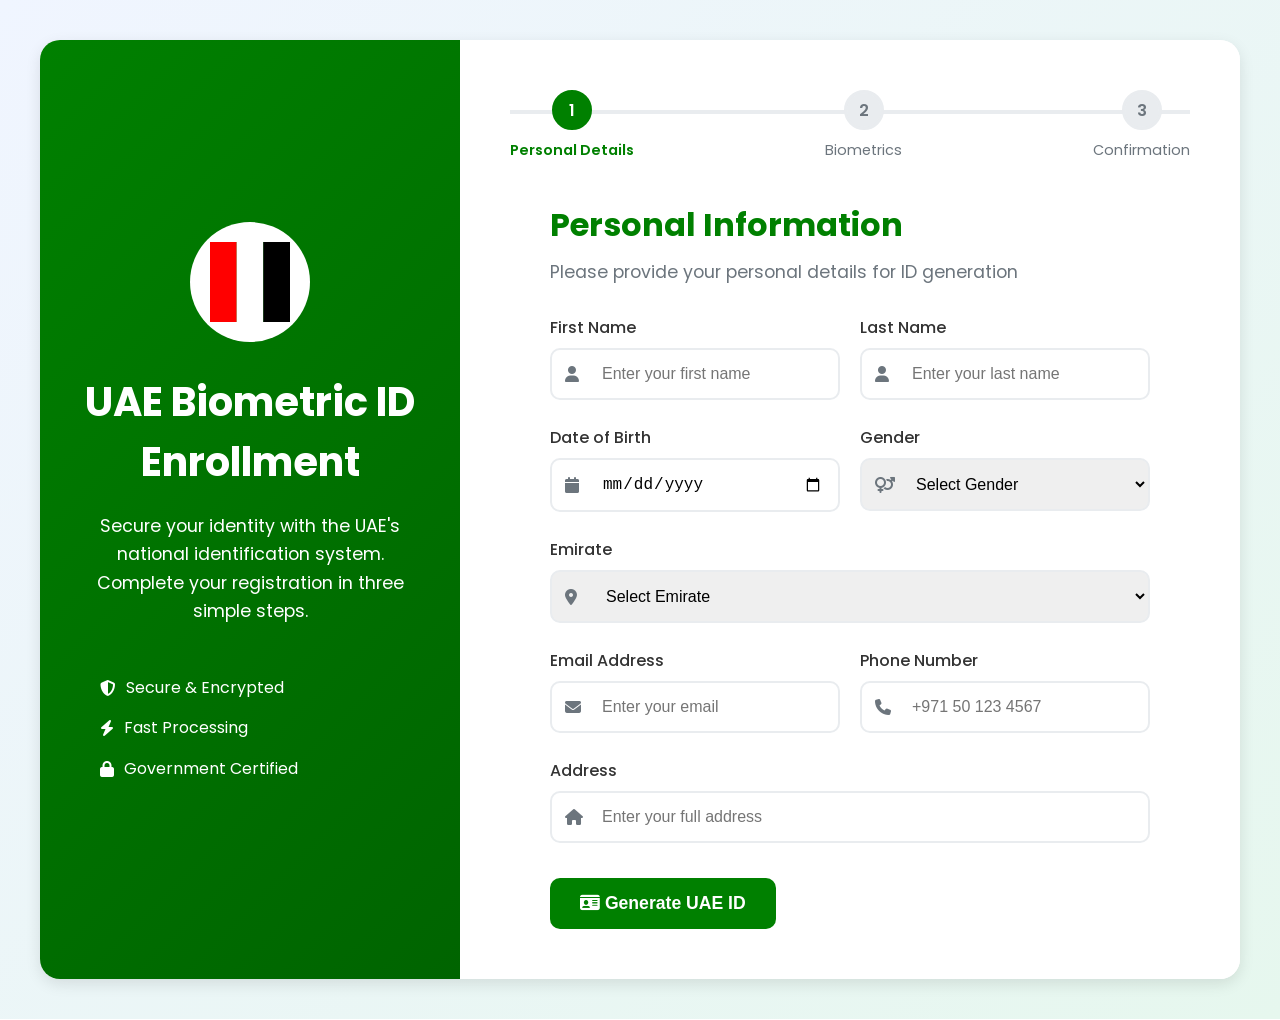
==== home.html @ 1de46fdd "Add files via upload" ====
<!DOCTYPE html>
<html lang="en">
<head>
    <meta charset="UTF-8">
    <meta name="viewport" content="width=device-width, initial-scale=1.0">
    <title>UAE National ID Enrollment System</title>
    <link rel="stylesheet" href="https://cdnjs.cloudflare.com/ajax/libs/font-awesome/6.4.0/css/all.min.css">
    <link rel="preconnect" href="https://fonts.googleapis.com">
    <link rel="preconnect" href="https://fonts.gstatic.com" crossorigin>
    <link href="https://fonts.googleapis.com/css2?family=Noto+Sans+Arabic:wght@300;400;500;600;700&family=Poppins:wght@300;400;500;600;700&display=swap" rel="stylesheet">
    <style>
        * {
            margin: 0;
            padding: 0;
            box-sizing: border-box;
        }

        :root {
            --primary: #008000;
            --primary-dark: #006400;
            --secondary: #FF0000;
            --accent: #FFD700;
            --dark: #333333;
            --light: #f8f9fa;
            --gray: #6c757d;
            --white: #ffffff;
            --shadow: 0 5px 15px rgba(0, 0, 0, 0.1);
        }

        body {
            font-family: 'Poppins', 'Noto Sans Arabic', sans-serif;
            background: linear-gradient(135deg, #f0f5ff 0%, #e6f7ee 100%);
            min-height: 100vh;
            /* display: flex;
            justify-content: center;
            align-items: center; */
            padding: 40px 20px;
            color: var(--dark);
            direction: ltr;
        }

        .container {
            display: flex;
            max-width: 1200px;
            width: 100%;
            box-shadow: var(--shadow);
            border-radius: 20px;
            overflow: hidden;
            background-color: var(--white);
            /* height: 90vh; */
            margin: 0 auto;
            min-height: 600px;
            position: relative;
        }

        .brand-section {
            flex: 1;
            background: linear-gradient(135deg, var(--primary) 0%, var(--primary-dark) 100%);
            color: var(--white);
            padding: 40px;
            display: flex;
            flex-direction: column;
            justify-content: center;
            align-items: center;
            text-align: center;
        }

        .brand-section h1 {
            font-size: 2.5rem;
            margin-bottom: 20px;
            font-weight: 700;
        }

        .brand-section p {
            font-size: 1.1rem;
            line-height: 1.6;
            margin-bottom: 30px;
            max-width: 400px;
        }

        .brand-logo {
            width: 120px;
            height: 120px;
            background-color: var(--white);
            border-radius: 50%;
            display: flex;
            justify-content: center;
            align-items: center;
            margin-bottom: 30px;
        }

        .brand-logo img {
            width: 80px;
            height: 80px;
        }

        .features {
            margin-top: 20px;
            text-align: left;
            width: 100%;
            max-width: 300px;
            position: relative;
            z-index: 2;
        }

        .features p {
            display: flex;
            align-items: center;
            gap: 10px;
            margin-bottom: 15px;
            font-size: 1rem;
        }

        .form-section {
            flex: 2;
            padding: 50px;
            background-color: var(--white);
            /* overflow-y: auto;    */
        }

        .progress-bar {
            display: flex;
            justify-content: space-between;
            margin-bottom: 40px;
            position: relative;
        }

        .progress-bar::before {
            content: '';
            position: absolute;
            top: 20px;
            left: 0;
            width: 100%;
            height: 4px;
            background-color: #e9ecef;
            z-index: 1;
        }

        .progress-step {
            display: flex;
            flex-direction: column;
            align-items: center;
            z-index: 2;
        }

        .step-number {
            width: 40px;
            height: 40px;
            border-radius: 50%;
            background-color: #e9ecef;
            display: flex;
            justify-content: center;
            align-items: center;
            font-weight: 600;
            margin-bottom: 10px;
            color: var(--gray);
            border: 3px solid #e9ecef;
            transition: all 0.3s;
        }

        .step-label {
            font-size: 0.9rem;
            color: var(--gray);
            transition: all 0.3s;
        }

        .progress-step.active .step-number {
            background-color: var(--primary);
            color: var(--white);
            border-color: var(--primary);
        }

        .progress-step.active .step-label {
            color: var(--primary);
            font-weight: 600;
        }

        .form-container {
            max-width: 600px;
            margin: 0 auto;
        }

        .form-title {
            font-size: 2rem;
            color: var(--primary);
            margin-bottom: 10px;
            font-weight: 700;
        }

        .form-subtitle {
            font-size: 1.1rem;
            color: var(--gray);
            margin-bottom: 30px;
        }

        .form-group {
            margin-bottom: 25px;
        }

        label {
            display: block;
            margin-bottom: 8px;
            font-weight: 500;
            color: var(--dark);
        }

        .input-with-icon {
            position: relative;
        }

        .input-icon {
            position: absolute;
            left: 15px;
            top: 50%;
            transform: translateY(-50%);
            color: var(--gray);
        }

        input, select {
            width: 100%;
            padding: 15px 15px 15px 50px;
            border: 2px solid #e9ecef;
            border-radius: 10px;
            font-size: 1rem;
            transition: all 0.3s;
        }

        input:focus, select:focus {
            outline: none;
            border-color: var(--primary);
            box-shadow: 0 0 0 3px rgba(0, 128, 0, 0.2);
        }

        .form-row {
            display: flex;
            gap: 20px;
        }

        .form-col {
            flex: 1;
        }

        .btn {
            display: inline-block;
            padding: 15px 30px;
            background-color: var(--primary);
            color: var(--white);
            border: none;
            border-radius: 10px;
            font-size: 1.1rem;
            font-weight: 600;
            cursor: pointer;
            transition: all 0.3s;
            text-align: center;
            margin-top: 10px;
        }

        .btn:hover {
            background-color: var(--primary-dark);
            transform: translateY(-2px);
            box-shadow: 0 5px 15px rgba(0, 100, 0, 0.2);
        }

        .btn-outline {
            background-color: transparent;
            border: 2px solid var(--primary);
            color: var(--primary);
        }

        .btn-outline:hover {
            background-color: rgba(0, 128, 0, 0.1);
        }

        .id-display {
            background-color: #e6f7ee;
            border: 2px dashed var(--primary);
            border-radius: 10px;
            padding: 20px;
            text-align: center;
            margin: 30px 0;
        }

        .id-label {
            font-size: 1rem;
            color: var(--gray);
            margin-bottom: 10px;
        }

        .id-number {
            font-size: 2.2rem;
            font-weight: 700;
            letter-spacing: 3px;
            color: var(--primary);
        }

        .hand-capture-container {
            display: flex;
            justify-content: space-around;
            margin: 40px 0;
            flex-wrap: wrap;
            gap: 30px;
        }

        .hand-box {
            text-align: center;
            position: relative;
            flex: 1;
            min-width: 250px;
        }

        .hand-placeholder {
            width: 100%;
            height: 250px;
            background-color: #f8f9fa;
            border: 3px dashed #dee2e6;
            border-radius: 15px;
            display: flex;
            justify-content: center;
            align-items: center;
            cursor: pointer;
            transition: all 0.3s;
            overflow: hidden;
        }

        .hand-placeholder:hover {
            border-color: var(--primary);
            background-color: #e6f7ee;
        }

        .hand-placeholder i {
            font-size: 5rem;
            color: #ced4da;
            transition: all 0.3s;
        }

        .hand-label {
            margin-top: 15px;
            font-weight: 600;
            color: var(--dark);
        }

        .captured {
            border-color: var(--primary);
            background-color: rgba(0, 128, 0, 0.05);
        }

        .captured i {
            color: var(--primary);
        }

        .hand-preview {
            width: 100%;
            height: 100%;
            object-fit: cover;
            display: none;
        }

        .button-group {
            display: flex;
            justify-content: space-between;
            margin-top: 30px;
            gap: 20px;
        }

        .success-message {
            text-align: center;
            padding: 40px;
        }

        .success-icon {
            font-size: 5rem;
            color: var(--primary);
            margin-bottom: 20px;
        }

        .success-title {
            font-size: 2.5rem;
            color: var(--primary);
            margin-bottom: 20px;
        }

        .success-text {
            font-size: 1.2rem;
            color: var(--gray);
            margin-bottom: 30px;
            line-height: 1.6;
        }

        .hidden {
            display: none;
        }

        .camera-overlay {
            position: fixed;
            top: 0;
            left: 0;
            width: 100%;
            height: 100%;
            background: rgba(0, 0, 0, 0.9);
            display: none;
            flex-direction: column;
            justify-content: center;
            align-items: center;
            z-index: 1000;
        }
        .camera-overlay:not(.hidden) {
            display: flex;
        }
        .camera-container {
            width: 90%;
            max-width: 600px;
            position: relative;
        }

        #camera-preview {
            width: 100%;
            border-radius: 10px;
            border: 2px solid var(--white);
        }

        .camera-controls {
            margin-top: 20px;
            display: flex;
            gap: 15px;
        }

        .capture-btn {
            width: 70px;
            height: 70px;
            border-radius: 50%;
            background: var(--white);
            border: 5px solid var(--primary);
            display: flex;
            justify-content: center;
            align-items: center;
            cursor: pointer;
        }

        .capture-btn i {
            font-size: 2rem;
            color: var(--primary);
        }

        .close-camera {
            position: absolute;
            top: 20px;
            right: 20px;
            color: var(--white);
            font-size: 2rem;
            cursor: pointer;
        }
        .recapture-btn {
            display: none;
            margin-top: 10px;
            background-color: #f44336;
            color: white;
            border: none;
            padding: 8px 15px;
            border-radius: 5px;
            cursor: pointer;
        }
        
        .hand-box.captured .recapture-btn {
            display: inline-block;
        }
        
        .hand-box.captured .capture-btn {
            display: none;
        }

        .hand-instruction {
            color: var(--white);
            margin-bottom: 20px;
            font-size: 1.2rem;
            text-align: center;
            padding: 0 20px;
        }

        @media (max-width: 992px) {
            .container {
                flex-direction: column;
                /* height: auto; */
            }
            
            .brand-section {
                padding: 30px;
            }
            
            .form-section {
                padding: 30px;
            }
        }

        @media (max-width: 768px) {
            .form-row {
                flex-direction: column;
                gap: 0;
            }
            
            .button-group {
                flex-direction: column;
            }
            
            .btn {
                width: 100%;
            }
            
            .hand-capture-container {
                flex-direction: column;
            }
        }
    </style>
</head>
<body>
    <div class="container">
        <div class="brand-section">
            <div class="brand-logo">
                <!-- UAE Flag Colors -->
                <svg width="80" height="80" viewBox="0 0 80 80">
                    <rect width="80" height="80" fill="#008000"/>
                    <rect x="0" y="0" width="26.67" height="80" fill="#FF0000"/>
                    <rect x="26.67" y="0" width="26.67" height="80" fill="#FFFFFF"/>
                    <rect x="53.34" y="0" width="26.66" height="80" fill="#000000"/>
                </svg>
            </div>
            <h1>UAE Biometric ID Enrollment</h1>
            <p>Secure your identity with the UAE's national identification system. Complete your registration in three simple steps.</p>
            <div class="features">
                <p><i class="fas fa-shield-alt"></i> Secure & Encrypted</p>
                <p><i class="fas fa-bolt"></i> Fast Processing</p>
                <p><i class="fas fa-lock"></i> Government Certified</p>
            </div>
        </div>
        
        <div class="form-section">
            <div class="progress-bar">
                <div class="progress-step active" id="step1">
                    <div class="step-number">1</div>
                    <div class="step-label">Personal Details</div>
                </div>
                <div class="progress-step" id="step2">
                    <div class="step-number">2</div>
                    <div class="step-label">Biometrics</div>
                </div>
                <div class="progress-step" id="step3">
                    <div class="step-number">3</div>
                    <div class="step-label">Confirmation</div>
                </div>
            </div>
            
            <div class="form-container">
                <!-- Step 1: Personal Details -->
                <div id="personal-details">
                    <h2 class="form-title">Personal Information</h2>
                    <p class="form-subtitle">Please provide your personal details for ID generation</p>
                    
                    <form id="enrollment-form">
                        <div class="form-row">
                            <div class="form-col">
                                <div class="form-group">
                                    <label for="firstName">First Name</label>
                                    <div class="input-with-icon">
                                        <i class="fas fa-user input-icon"></i>
                                        <input type="text" id="firstName" placeholder="Enter your first name" required>
                                    </div>
                                </div>
                            </div>
                            <div class="form-col">
                                <div class="form-group">
                                    <label for="lastName">Last Name</label>
                                    <div class="input-with-icon">
                                        <i class="fas fa-user input-icon"></i>
                                        <input type="text" id="lastName" placeholder="Enter your last name" required>
                                    </div>
                                </div>
                            </div>
                        </div>
                        
                        <div class="form-row">
                            <div class="form-col">
                                <div class="form-group">
                                    <label for="dob">Date of Birth</label>
                                    <div class="input-with-icon">
                                        <i class="fas fa-calendar input-icon"></i>
                                        <input type="date" id="dob" required>
                                    </div>
                                </div>
                            </div>
                            <div class="form-col">
                                <div class="form-group">
                                    <label for="gender">Gender</label>
                                    <div class="input-with-icon">
                                        <i class="fas fa-venus-mars input-icon"></i>
                                        <select id="gender" required>
                                            <option value="">Select Gender</option>
                                            <option value="male">Male</option>
                                            <option value="female">Female</option>
                                        </select>
                                    </div>
                                </div>
                            </div>
                        </div>
                        
                        <div class="form-group">
                            <label for="emirates">Emirate</label>
                            <div class="input-with-icon">
                                <i class="fas fa-map-marker-alt input-icon"></i>
                                <select id="emirates" required>
                                    <option value="">Select Emirate</option>
                                    <option value="DXB">Dubai</option>
                                    <option value="AUH">Abu Dhabi</option>
                                    <option value="SHJ">Sharjah</option>
                                    <option value="AJM">Ajman</option>
                                    <option value="FUJ">Fujairah</option>
                                    <option value="RAK">Ras Al Khaimah</option>
                                    <option value="UAQ">Umm Al Quwain</option>
                                </select>
                            </div>
                        </div>
                        
                        <div class="form-row">
                            <div class="form-col">
                                <div class="form-group">
                                    <label for="email">Email Address</label>
                                    <div class="input-with-icon">
                                        <i class="fas fa-envelope input-icon"></i>
                                        <input type="email" id="email" placeholder="Enter your email" required>
                                    </div>
                                </div>
                            </div>
                            <div class="form-col">
                                <div class="form-group">
                                    <label for="phone">Phone Number</label>
                                    <div class="input-with-icon">
                                        <i class="fas fa-phone input-icon"></i>
                                        <input type="tel" id="phone" placeholder="+971 50 123 4567" required>
                                    </div>
                                </div>
                            </div>
                        </div>
                        
                        <div class="form-group">
                            <label for="address">Address</label>
                            <div class="input-with-icon">
                                <i class="fas fa-home input-icon"></i>
                                <input type="text" id="address" placeholder="Enter your full address" required>
                            </div>
                        </div>
                        
                        <button type="button" class="btn" id="generate-id-btn">
                            <i class="fas fa-id-card"></i> Generate UAE ID
                        </button>
                    </form>
                </div>
                
                <!-- Step 2: Biometrics -->
                <div id="biometrics" class="hidden">
                    <h2 class="form-title">Biometric Verification</h2>
                    <p class="form-subtitle">Your generated UAE ID: <strong id="display-id">784-2000-1985-1234</strong></p>
                    
                    <div class="id-display">
                        <div class="id-label">Your UAE National ID</div>
                        <div class="id-number" id="generated-id">784 2000 1985 1234</div>
                    </div>
                    
                    <p class="form-subtitle">Please capture clear images of both hands for biometric identification</p>
                    
                    <div class="hand-capture-container">
                        <div class="hand-box">
                            <div class="hand-placeholder" id="right-hand">
                                <i class="fas fa-hand-point-right"></i>
                                <img src="" alt="Right Hand Preview" class="hand-preview" id="right-preview">
                            </div>
                            <div class="hand-label">Left Hand</div>
                            <button class="btn btn-outline" id="capture-right">
                                <i class="fas fa-camera"></i> Capture
                            </button>
                            <button class="recapture-btn" id="recapture-right">
                                <i class="fas fa-redo"></i> Recapture
                            </button>
                        </div>
                        
                        <div class="hand-box">
                            <div class="hand-placeholder" id="left-hand">
                                <i class="fas fa-hand-point-left"></i>
                                <img src="" alt="Left Hand Preview" class="hand-preview" id="left-preview">
                            </div>
                            <div class="hand-label">Right Hand</div>
                            <button class="btn btn-outline" id="capture-left">
                                <i class="fas fa-camera"></i> Capture
                            </button>
                            <button class="recapture-btn" id="recapture-left">
                                <i class="fas fa-redo"></i> Recapture
                            </button>
                        </div>
                    </div>
                    
                    <div class="button-group">
                        <button class="btn btn-outline" id="back-to-details">
                            <i class="fas fa-arrow-left"></i> Back to Details
                        </button>
                        <button class="btn" id="submit-biometrics">
                            Submit Biometrics <i class="fas fa-arrow-right"></i>
                        </button>
                    </div>
                </div>
                
                <!-- Step 3: Confirmation -->
                <div id="confirmation" class="hidden">
                    <div class="success-message">
                        <div class="success-icon">
                            <i class="fas fa-check-circle"></i>
                        </div>
                        <h2 class="success-title">Enrollment Complete!</h2>
                        <p class="success-text">Your UAE National ID has been successfully generated and biometric data captured.</p>
                        
                        <div class="id-display">
                            <div class="id-label">Your UAE National ID</div>
                            <div class="id-number" id="final-id">784 2000 1985 1234</div>
                        </div>
                        
                        <p class="success-text">Your ID card will be delivered within 7-10 business days. You can track your application status using the ID number above.</p>
                        
                        <button class="btn" id="new-enrollment">
                            <i class="fas fa-user-plus"></i> Start New Enrollment
                        </button>
                    </div>
                </div>
            </div>
        </div>
    </div>
    
    <!-- Camera Overlay -->
    <div class="camera-overlay hidden" id="camera-overlay">
        <div class="hand-instruction" id="hand-instruction">
            Please position your right hand in the frame
        </div>
        <div class="camera-container">
            <video id="camera-preview" autoplay playsinline></video>
            <div class="close-camera" id="close-camera">
                <i class="fas fa-times"></i>
            </div>
        </div>
        <div class="camera-controls">
            <div class="capture-btn" id="capture-btn">
                <i class="fas fa-camera"></i>
            </div>
        </div>
    </div>
    
    <script>
        document.addEventListener('DOMContentLoaded', function() {
            // Elements
            const personalDetails = document.getElementById('personal-details');
            const biometrics = document.getElementById('biometrics');
            const confirmation = document.getElementById('confirmation');
            const generateIdBtn = document.getElementById('generate-id-btn');
            const backToDetailsBtn = document.getElementById('back-to-details');
            const submitBiometricsBtn = document.getElementById('submit-biometrics');
            const newEnrollmentBtn = document.getElementById('new-enrollment');
            const rightHand = document.getElementById('right-hand');
            const leftHand = document.getElementById('left-hand');
            const generatedId = document.getElementById('generated-id');
            const displayId = document.getElementById('display-id');
            const finalId = document.getElementById('final-id');
            const step1 = document.getElementById('step1');
            const step2 = document.getElementById('step2');
            const step3 = document.getElementById('step3');
            const cameraOverlay = document.getElementById('camera-overlay');
            const cameraPreview = document.getElementById('camera-preview');
            const captureBtn = document.getElementById('capture-btn');
            const closeCamera = document.getElementById('close-camera');
            const captureRightBtn = document.getElementById('capture-right');
            const captureLeftBtn = document.getElementById('capture-left');
            const handInstruction = document.getElementById('hand-instruction');
            const rightPreview = document.getElementById('right-preview');
            const leftPreview = document.getElementById('left-preview');
            
            // State variables
            let currentHand = null;
            let stream = null;
            let canvas = document.createElement('canvas');
            let ctx = canvas.getContext('2d');
            
            // Generate random UAE ID (15 digits)
            function generateUAEId(dob) {
                // 1. Start with UAE prefix
                let id = '784';
                
                // 2. Add birth year (YYYY from Date object)
                const birthYear = new Date(dob).getFullYear();
                id += birthYear;
                
                // 3. Generate 7 random digits
                for (let i = 0; i < 7; i++) {
                    id += Math.floor(Math.random() * 10);
                }
                
                // 4. Calculate checksum (sum of all digits % 10)
                const digits = id.split('').map(Number);
                const sum = digits.reduce((acc, digit) => acc + digit, 0);
                const checksum = sum % 10;
                id += checksum;
                
                // 5. Format as 784-YYYY-XXXXXXX-C
                return `${id.substring(0,3)} ${id.substring(3,7)} ${id.substring(7,11)} ${id.substring(11,15)}`;
            }
            
            // Update progress steps
            function updateProgress(step) {
                step1.classList.remove('active');
                step2.classList.remove('active');
                step3.classList.remove('active');
                
                if (step >= 1) step1.classList.add('active');
                if (step >= 2) step2.classList.add('active');
                if (step >= 3) step3.classList.add('active');
            }
            
            // Generate ID button click
            generateIdBtn.addEventListener('click', function() {
                // Form validation
                const firstName = document.getElementById('firstName').value;
                const lastName = document.getElementById('lastName').value;
                const dob = document.getElementById('dob').value;
                
                if (!firstName || !lastName || !dob) {
                    alert('Please fill in all required fields');
                    return;
                }
                
                // Generate ID
                const uaeId = generateUAEId(dob);
                generatedId.textContent = uaeId;
                displayId.textContent = uaeId;
                finalId.textContent = uaeId;
                
                // Show biometrics step
                personalDetails.classList.add('hidden');
                biometrics.classList.remove('hidden');
                updateProgress(2);
            });
            
            // Open camera for hand capture
            function openCamera(hand) {
                currentHand = hand;
                handInstruction.textContent = `Please position your ${hand} hand in the frame`;
                cameraOverlay.classList.remove('hidden');
                
                // Access camera
                navigator.mediaDevices.getUserMedia({ video: true })
                    .then(function(mediaStream) {
                        stream = mediaStream;
                        cameraPreview.srcObject = stream;
                    })
                    .catch(function(err) {
                        console.error("Camera error:", err);
                        alert("Could not access camera. Please ensure permissions are granted.");
                        closeCamera.click();
                    });
            }
            
            function closeCameraHandler() {
                cameraOverlay.classList.add('hidden');
                if (stream) {
                    stream.getTracks().forEach(track => track.stop());
                    stream = null;
                }
            }

            // Event listeners
            captureRightBtn.addEventListener('click', () => openCamera('right'));
            captureLeftBtn.addEventListener('click', () => openCamera('left'));
            closeCamera.addEventListener('click', closeCameraHandler);

            // Capture image
    captureBtn.addEventListener('click', function() {
        if (!stream) return;
        
        const canvas = document.createElement('canvas');
        canvas.width = cameraPreview.videoWidth;
        canvas.height = cameraPreview.videoHeight;
        const ctx = canvas.getContext('2d');
        ctx.drawImage(cameraPreview, 0, 0, canvas.width, canvas.height);
        
        const imageData = canvas.toDataURL('image/png');
        const previewId = currentHand === 'right' ? 'right-preview' : 'left-preview';
        const previewElement = document.getElementById(previewId);
        const handBoxId = `${currentHand}-hand-box`;
        
        // Update preview
        previewElement.src = imageData;
        previewElement.style.display = 'block';
        
        // Update UI state
        document.getElementById(handBoxId).classList.add('captured');
        document.getElementById(`${currentHand}-hand`).querySelector('i').style.display = 'none';
        
        closeCameraHandler();
    });
    
    // Recapture buttons
    recaptureRightBtn.addEventListener('click', function() {
        document.getElementById('right-hand-box').classList.remove('captured');
        rightPreview.style.display = 'none';
        document.getElementById('right-hand').querySelector('i').style.display = 'block';
        openCamera('right');
    });
    
    recaptureLeftBtn.addEventListener('click', function() {
        document.getElementById('left-hand-box').classList.remove('captured');
        leftPreview.style.display = 'none';
        document.getElementById('left-hand').querySelector('i').style.display = 'block';
        openCamera('left');
    });
    
    // Navigation buttons
    backToDetailsBtn.addEventListener('click', function() {
        biometrics.classList.add('hidden');
        personalDetails.classList.remove('hidden');
        updateProgress(1);
    });
    
    submitBiometricsBtn.addEventListener('click', function() {
        if (!document.getElementById('right-hand-box').classList.contains('captured')) {
            alert('Please capture your right hand image');
            return;
        }
        
        if (!document.getElementById('left-hand-box').classList.contains('captured')) {
            alert('Please capture your left hand image');
            return;
        }
        
        biometrics.classList.add('hidden');
        confirmation.classList.remove('hidden');
        updateProgress(3);
    });
    
    newEnrollmentBtn.addEventListener('click', function() {
        // Reset form
        document.getElementById('enrollment-form').reset();
        biometrics.classList.add('hidden');
        confirmation.classList.add('hidden');
        personalDetails.classList.remove('hidden');
        
        // Reset biometrics
        document.getElementById('right-hand-box').classList.remove('captured');
        rightPreview.style.display = 'none';
        document.getElementById('right-hand').querySelector('i').style.display = 'block';
        
        document.getElementById('left-hand-box').classList.remove('captured');
        leftPreview.style.display = 'none';
        document.getElementById('left-hand').querySelector('i').style.display = 'block';
        
        updateProgress(1);
    });
    
    // Close camera button
    closeCamera.addEventListener('click', closeCameraHandler);
});
    </script>
</body>
</html>
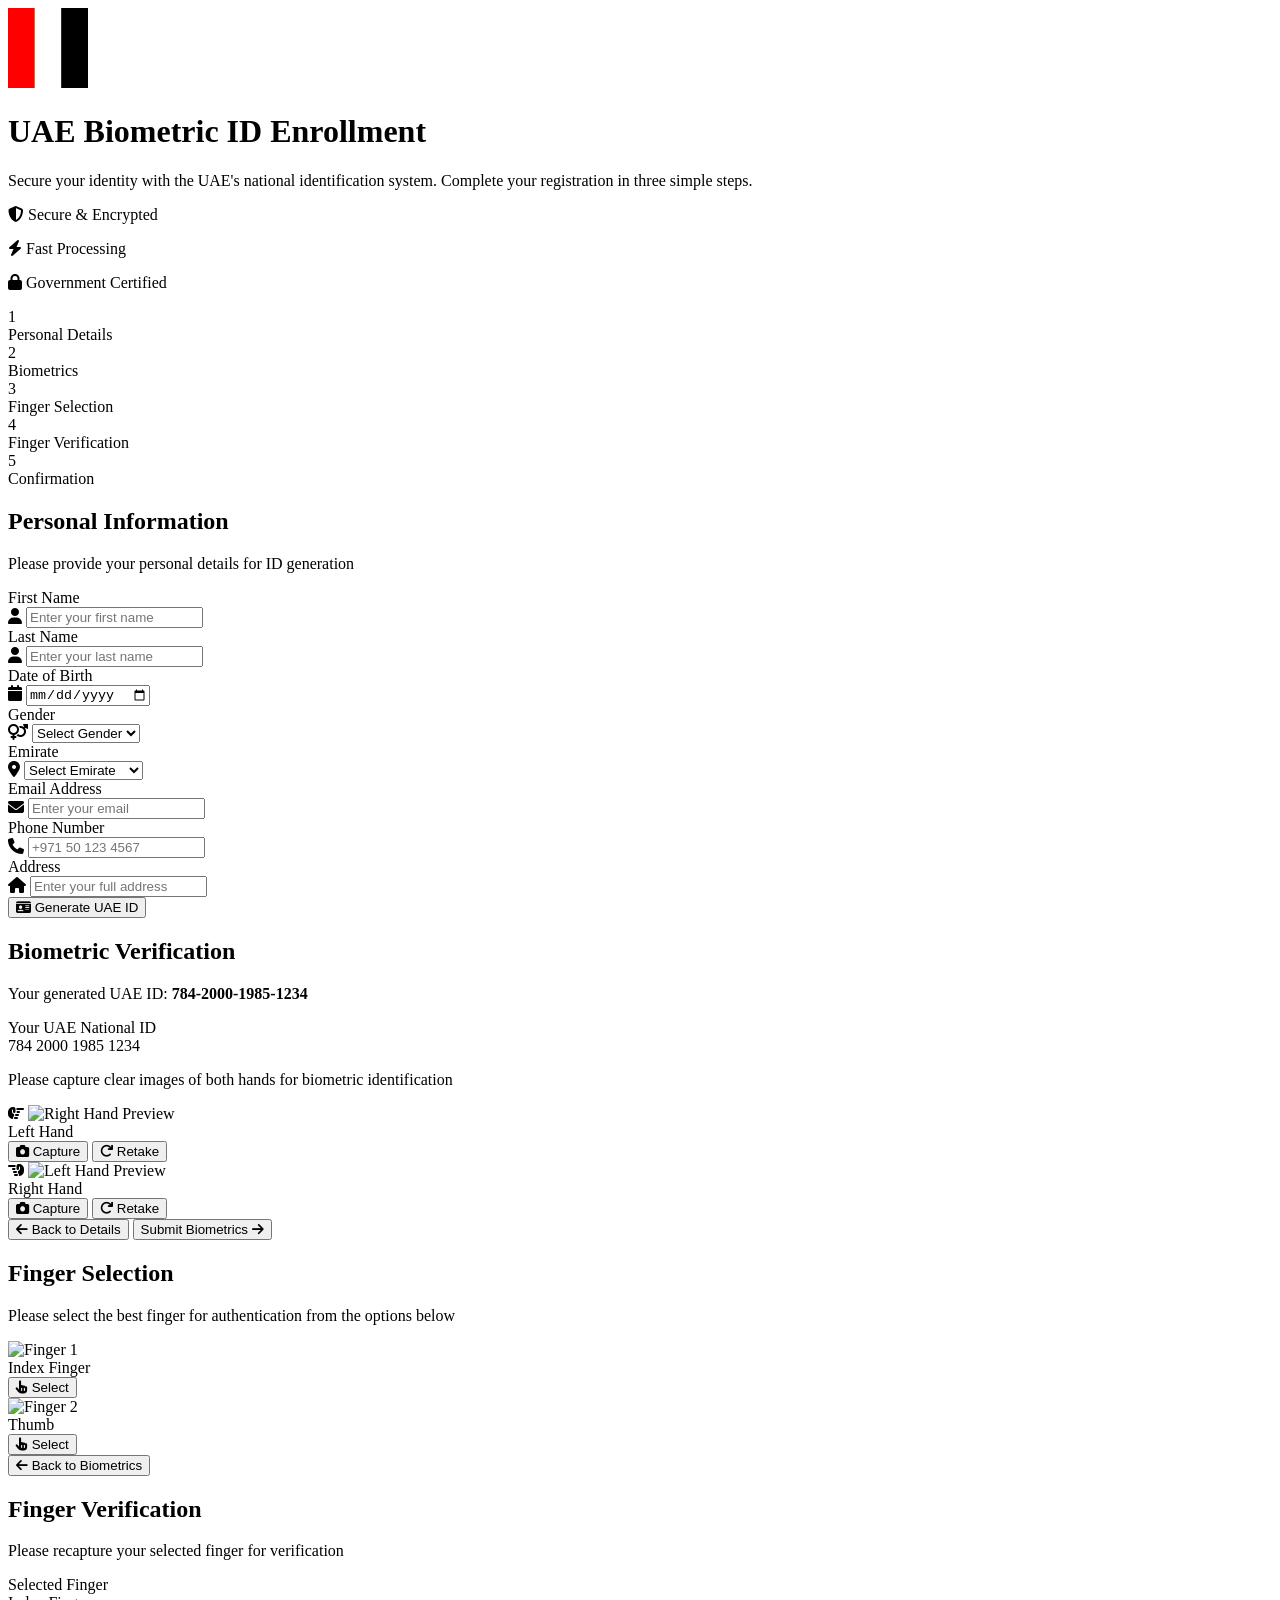
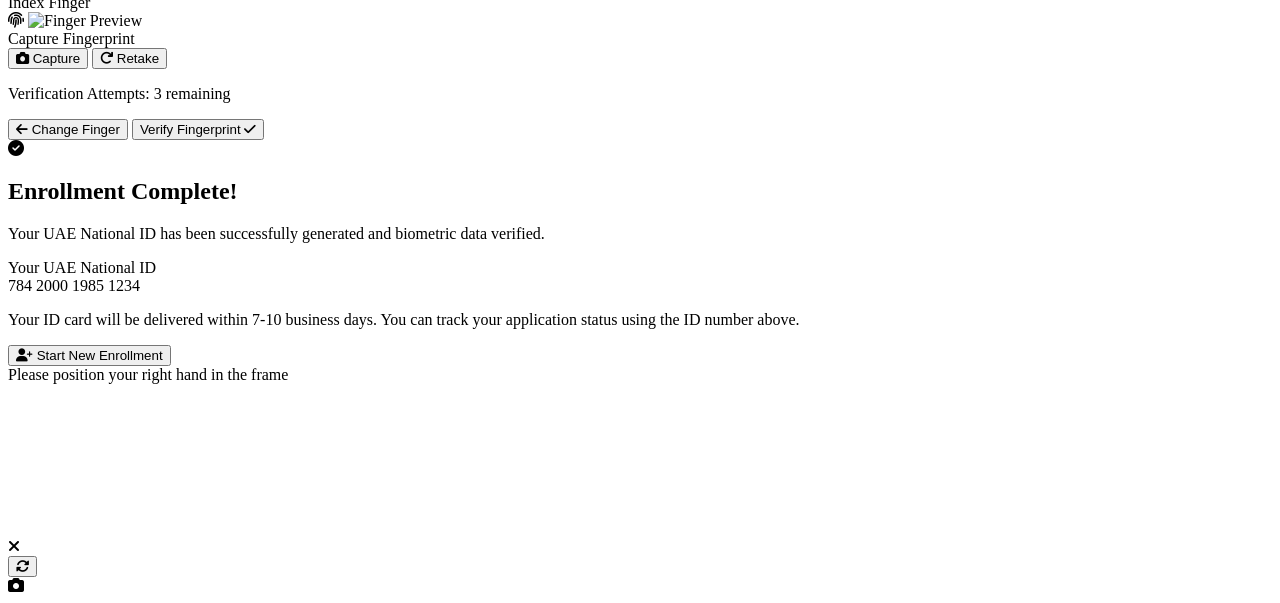
==== commit 3130790e: "Update home.html" ====
--- a/home.html
+++ b/home.html
@@ -7,520 +7,21 @@
     <link rel="stylesheet" href="https://cdnjs.cloudflare.com/ajax/libs/font-awesome/6.4.0/css/all.min.css">
     <link rel="preconnect" href="https://fonts.googleapis.com">
     <link rel="preconnect" href="https://fonts.gstatic.com" crossorigin>
+    <link rel="stylesheet" href="styles.css">
+    <link rel="icon" href="favicon.png">
     <link href="https://fonts.googleapis.com/css2?family=Noto+Sans+Arabic:wght@300;400;500;600;700&family=Poppins:wght@300;400;500;600;700&display=swap" rel="stylesheet">
-    <style>
-        * {
-            margin: 0;
-            padding: 0;
-            box-sizing: border-box;
-        }
-
-        :root {
-            --primary: #008000;
-            --primary-dark: #006400;
-            --secondary: #FF0000;
-            --accent: #FFD700;
-            --dark: #333333;
-            --light: #f8f9fa;
-            --gray: #6c757d;
-            --white: #ffffff;
-            --shadow: 0 5px 15px rgba(0, 0, 0, 0.1);
-        }
-
-        body {
-            font-family: 'Poppins', 'Noto Sans Arabic', sans-serif;
-            background: linear-gradient(135deg, #f0f5ff 0%, #e6f7ee 100%);
-            min-height: 100vh;
-            /* display: flex;
-            justify-content: center;
-            align-items: center; */
-            padding: 40px 20px;
-            color: var(--dark);
-            direction: ltr;
-        }
-
-        .container {
-            display: flex;
-            max-width: 1200px;
-            width: 100%;
-            box-shadow: var(--shadow);
-            border-radius: 20px;
-            overflow: hidden;
-            background-color: var(--white);
-            /* height: 90vh; */
-            margin: 0 auto;
-            min-height: 600px;
-            position: relative;
-        }
-
-        .brand-section {
-            flex: 1;
-            background: linear-gradient(135deg, var(--primary) 0%, var(--primary-dark) 100%);
-            color: var(--white);
-            padding: 40px;
-            display: flex;
-            flex-direction: column;
-            justify-content: center;
-            align-items: center;
-            text-align: center;
-        }
-
-        .brand-section h1 {
-            font-size: 2.5rem;
-            margin-bottom: 20px;
-            font-weight: 700;
-        }
-
-        .brand-section p {
-            font-size: 1.1rem;
-            line-height: 1.6;
-            margin-bottom: 30px;
-            max-width: 400px;
-        }
-
-        .brand-logo {
-            width: 120px;
-            height: 120px;
-            background-color: var(--white);
-            border-radius: 50%;
-            display: flex;
-            justify-content: center;
-            align-items: center;
-            margin-bottom: 30px;
-        }
-
-        .brand-logo img {
-            width: 80px;
-            height: 80px;
-        }
-
-        .features {
-            margin-top: 20px;
-            text-align: left;
-            width: 100%;
-            max-width: 300px;
-            position: relative;
-            z-index: 2;
-        }
-
-        .features p {
-            display: flex;
-            align-items: center;
-            gap: 10px;
-            margin-bottom: 15px;
-            font-size: 1rem;
-        }
-
-        .form-section {
-            flex: 2;
-            padding: 50px;
-            background-color: var(--white);
-            /* overflow-y: auto;    */
-        }
-
-        .progress-bar {
-            display: flex;
-            justify-content: space-between;
-            margin-bottom: 40px;
-            position: relative;
-        }
-
-        .progress-bar::before {
-            content: '';
-            position: absolute;
-            top: 20px;
-            left: 0;
-            width: 100%;
-            height: 4px;
-            background-color: #e9ecef;
-            z-index: 1;
-        }
-
-        .progress-step {
-            display: flex;
-            flex-direction: column;
-            align-items: center;
-            z-index: 2;
-        }
-
-        .step-number {
-            width: 40px;
-            height: 40px;
-            border-radius: 50%;
-            background-color: #e9ecef;
-            display: flex;
-            justify-content: center;
-            align-items: center;
-            font-weight: 600;
-            margin-bottom: 10px;
-            color: var(--gray);
-            border: 3px solid #e9ecef;
-            transition: all 0.3s;
-        }
-
-        .step-label {
-            font-size: 0.9rem;
-            color: var(--gray);
-            transition: all 0.3s;
-        }
-
-        .progress-step.active .step-number {
-            background-color: var(--primary);
-            color: var(--white);
-            border-color: var(--primary);
-        }
-
-        .progress-step.active .step-label {
-            color: var(--primary);
-            font-weight: 600;
-        }
-
-        .form-container {
-            max-width: 600px;
-            margin: 0 auto;
-        }
-
-        .form-title {
-            font-size: 2rem;
-            color: var(--primary);
-            margin-bottom: 10px;
-            font-weight: 700;
-        }
-
-        .form-subtitle {
-            font-size: 1.1rem;
-            color: var(--gray);
-            margin-bottom: 30px;
-        }
-
-        .form-group {
-            margin-bottom: 25px;
-        }
-
-        label {
-            display: block;
-            margin-bottom: 8px;
-            font-weight: 500;
-            color: var(--dark);
-        }
-
-        .input-with-icon {
-            position: relative;
-        }
-
-        .input-icon {
-            position: absolute;
-            left: 15px;
-            top: 50%;
-            transform: translateY(-50%);
-            color: var(--gray);
-        }
-
-        input, select {
-            width: 100%;
-            padding: 15px 15px 15px 50px;
-            border: 2px solid #e9ecef;
-            border-radius: 10px;
-            font-size: 1rem;
-            transition: all 0.3s;
-        }
-
-        input:focus, select:focus {
-            outline: none;
-            border-color: var(--primary);
-            box-shadow: 0 0 0 3px rgba(0, 128, 0, 0.2);
-        }
-
-        .form-row {
-            display: flex;
-            gap: 20px;
-        }
-
-        .form-col {
-            flex: 1;
-        }
-
-        .btn {
-            display: inline-block;
-            padding: 15px 30px;
-            background-color: var(--primary);
-            color: var(--white);
-            border: none;
-            border-radius: 10px;
-            font-size: 1.1rem;
-            font-weight: 600;
-            cursor: pointer;
-            transition: all 0.3s;
-            text-align: center;
-            margin-top: 10px;
-        }
-
-        .btn:hover {
-            background-color: var(--primary-dark);
-            transform: translateY(-2px);
-            box-shadow: 0 5px 15px rgba(0, 100, 0, 0.2);
-        }
-
-        .btn-outline {
-            background-color: transparent;
-            border: 2px solid var(--primary);
-            color: var(--primary);
-        }
-
-        .btn-outline:hover {
-            background-color: rgba(0, 128, 0, 0.1);
-        }
-
-        .id-display {
-            background-color: #e6f7ee;
-            border: 2px dashed var(--primary);
-            border-radius: 10px;
-            padding: 20px;
-            text-align: center;
-            margin: 30px 0;
-        }
-
-        .id-label {
-            font-size: 1rem;
-            color: var(--gray);
-            margin-bottom: 10px;
-        }
-
-        .id-number {
-            font-size: 2.2rem;
-            font-weight: 700;
-            letter-spacing: 3px;
-            color: var(--primary);
-        }
-
-        .hand-capture-container {
-            display: flex;
-            justify-content: space-around;
-            margin: 40px 0;
-            flex-wrap: wrap;
-            gap: 30px;
-        }
-
-        .hand-box {
-            text-align: center;
-            position: relative;
-            flex: 1;
-            min-width: 250px;
-        }
-
-        .hand-placeholder {
-            width: 100%;
-            height: 250px;
-            background-color: #f8f9fa;
-            border: 3px dashed #dee2e6;
-            border-radius: 15px;
-            display: flex;
-            justify-content: center;
-            align-items: center;
-            cursor: pointer;
-            transition: all 0.3s;
-            overflow: hidden;
-        }
-
-        .hand-placeholder:hover {
-            border-color: var(--primary);
-            background-color: #e6f7ee;
-        }
-
-        .hand-placeholder i {
-            font-size: 5rem;
-            color: #ced4da;
-            transition: all 0.3s;
-        }
-
-        .hand-label {
-            margin-top: 15px;
-            font-weight: 600;
-            color: var(--dark);
-        }
-
-        .captured {
-            border-color: var(--primary);
-            background-color: rgba(0, 128, 0, 0.05);
-        }
-
-        .captured i {
-            color: var(--primary);
-        }
-
-        .hand-preview {
-            width: 100%;
-            height: 100%;
-            object-fit: cover;
-            display: none;
-        }
-
-        .button-group {
-            display: flex;
-            justify-content: space-between;
-            margin-top: 30px;
-            gap: 20px;
-        }
-
-        .success-message {
-            text-align: center;
-            padding: 40px;
-        }
-
-        .success-icon {
-            font-size: 5rem;
-            color: var(--primary);
-            margin-bottom: 20px;
-        }
-
-        .success-title {
-            font-size: 2.5rem;
-            color: var(--primary);
-            margin-bottom: 20px;
-        }
-
-        .success-text {
-            font-size: 1.2rem;
-            color: var(--gray);
-            margin-bottom: 30px;
-            line-height: 1.6;
-        }
-
-        .hidden {
-            display: none;
-        }
-
-        .camera-overlay {
-            position: fixed;
-            top: 0;
-            left: 0;
-            width: 100%;
-            height: 100%;
-            background: rgba(0, 0, 0, 0.9);
-            display: none;
-            flex-direction: column;
-            justify-content: center;
-            align-items: center;
-            z-index: 1000;
-        }
-        .camera-overlay:not(.hidden) {
-            display: flex;
-        }
-        .camera-container {
-            width: 90%;
-            max-width: 600px;
-            position: relative;
-        }
-
-        #camera-preview {
-            width: 100%;
-            border-radius: 10px;
-            border: 2px solid var(--white);
-        }
-
-        .camera-controls {
-            margin-top: 20px;
-            display: flex;
-            gap: 15px;
-        }
-
-        .capture-btn {
-            width: 70px;
-            height: 70px;
-            border-radius: 50%;
-            background: var(--white);
-            border: 5px solid var(--primary);
-            display: flex;
-            justify-content: center;
-            align-items: center;
-            cursor: pointer;
-        }
-
-        .capture-btn i {
-            font-size: 2rem;
-            color: var(--primary);
-        }
-
-        .close-camera {
-            position: absolute;
-            top: 20px;
-            right: 20px;
-            color: var(--white);
-            font-size: 2rem;
-            cursor: pointer;
-        }
-        .recapture-btn {
-            display: none;
-            margin-top: 10px;
-            background-color: #f44336;
-            color: white;
-            border: none;
-            padding: 8px 15px;
-            border-radius: 5px;
-            cursor: pointer;
-        }
-        
-        .hand-box.captured .recapture-btn {
-            display: inline-block;
-        }
-        
-        .hand-box.captured .capture-btn {
-            display: none;
-        }
-
-        .hand-instruction {
-            color: var(--white);
-            margin-bottom: 20px;
-            font-size: 1.2rem;
-            text-align: center;
-            padding: 0 20px;
-        }
-
-        @media (max-width: 992px) {
-            .container {
-                flex-direction: column;
-                /* height: auto; */
-            }
-            
-            .brand-section {
-                padding: 30px;
-            }
-            
-            .form-section {
-                padding: 30px;
-            }
-        }
-
-        @media (max-width: 768px) {
-            .form-row {
-                flex-direction: column;
-                gap: 0;
-            }
-            
-            .button-group {
-                flex-direction: column;
-            }
-            
-            .btn {
-                width: 100%;
-            }
-            
-            .hand-capture-container {
-                flex-direction: column;
-            }
-        }
-    </style>
 </head>
 <body>
     <div class="container">
         <div class="brand-section">
             <div class="brand-logo">
                 <!-- UAE Flag Colors -->
-                <svg width="80" height="80" viewBox="0 0 80 80">
+                <svg width="80" height="80" viewBox="0 0 80 80"> -->
                     <rect width="80" height="80" fill="#008000"/>
                     <rect x="0" y="0" width="26.67" height="80" fill="#FF0000"/>
                     <rect x="26.67" y="0" width="26.67" height="80" fill="#FFFFFF"/>
                     <rect x="53.34" y="0" width="26.66" height="80" fill="#000000"/>
+                    
                 </svg>
             </div>
             <h1>UAE Biometric ID Enrollment</h1>
@@ -544,6 +45,14 @@
                 </div>
                 <div class="progress-step" id="step3">
                     <div class="step-number">3</div>
+                    <div class="step-label">Finger Selection</div>
+                </div>
+                <div class="progress-step" id="step4">
+                    <div class="step-number">4</div>
+                    <div class="step-label">Finger Verification</div>
+                </div>
+                <div class="progress-step" id="step5">
+                    <div class="step-number">5</div>
                     <div class="step-label">Confirmation</div>
                 </div>
             </div>
@@ -672,12 +181,14 @@
                                 <img src="" alt="Right Hand Preview" class="hand-preview" id="right-preview">
                             </div>
                             <div class="hand-label">Left Hand</div>
-                            <button class="btn btn-outline" id="capture-right">
-                                <i class="fas fa-camera"></i> Capture
-                            </button>
-                            <button class="recapture-btn" id="recapture-right">
-                                <i class="fas fa-redo"></i> Recapture
-                            </button>
+                            <div class="hand-buttons">
+                                <button class="btn btn-outline" id="capture-right">
+                                    <i class="fas fa-camera"></i> Capture
+                                </button>
+                                <button class="btn btn-danger hidden" id="recapture-right">
+                                    <i class="fas fa-redo"></i> Retake
+                                </button>
+                            </div>
                         </div>
                         
                         <div class="hand-box">
@@ -686,12 +197,14 @@
                                 <img src="" alt="Left Hand Preview" class="hand-preview" id="left-preview">
                             </div>
                             <div class="hand-label">Right Hand</div>
-                            <button class="btn btn-outline" id="capture-left">
-                                <i class="fas fa-camera"></i> Capture
-                            </button>
-                            <button class="recapture-btn" id="recapture-left">
-                                <i class="fas fa-redo"></i> Recapture
-                            </button>
+                            <div class="hand-buttons">
+                                <button class="btn btn-outline" id="capture-left">
+                                    <i class="fas fa-camera"></i> Capture
+                                </button>
+                                <button class="btn btn-danger hidden" id="recapture-left">
+                                    <i class="fas fa-redo"></i> Retake
+                                </button>
+                            </div>
                         </div>
                     </div>
                     
@@ -705,14 +218,87 @@
                     </div>
                 </div>
                 
-                <!-- Step 3: Confirmation -->
+                <!-- Step 3: Finger Selection -->
+                <div id="finger-selection" class="hidden">
+                    <h2 class="form-title">Finger Selection</h2>
+                    <p class="form-subtitle">Please select the best finger for authentication from the options below</p>
+                    
+                    <div class="finger-selection">
+                        <div class="finger-option" id="finger-option1">
+                            <img src="" alt="Finger 1" id="finger1-preview">
+                            <div class="finger-label">Index Finger</div>
+                            <button class="btn btn-outline select-finger" data-finger="1">
+                                <i class="fas fa-hand-pointer"></i> Select
+                            </button>
+                        </div>
+                        
+                        <div class="finger-option" id="finger-option2">
+                            <img src="" alt="Finger 2" id="finger2-preview">
+                            <div class="finger-label">Thumb</div>
+                            <button class="btn btn-outline select-finger" data-finger="2">
+                                <i class="fas fa-hand-pointer"></i> Select
+                            </button>
+                        </div>
+                    </div>
+                    
+                    <div class="button-group">
+                        <button class="btn btn-outline" id="back-to-biometrics">
+                            <i class="fas fa-arrow-left"></i> Back to Biometrics
+                        </button>
+                    </div>
+                </div>
+                
+                <!-- Step 4: Finger Verification -->
+                <div id="finger-verification" class="hidden">
+                    <h2 class="form-title">Finger Verification</h2>
+                    <p class="form-subtitle">Please recapture your selected finger for verification</p>
+                    
+                    <div class="id-display">
+                        <div class="id-label">Selected Finger</div>
+                        <div class="id-number" id="selected-finger-label">Index Finger</div>
+                    </div>
+                    
+                    <div class="finger-capture-container">
+                        <div class="finger-placeholder" id="finger-placeholder">
+                            <i class="fas fa-fingerprint"></i>
+                            <img src="" alt="Finger Preview" class="finger-preview" id="finger-preview">
+                        </div>
+                        <div class="hand-label">Capture Fingerprint</div>
+                        <div class="hand-buttons">
+                            <button class="btn" id="capture-finger">
+                                <i class="fas fa-camera"></i> Capture
+                            </button>
+                            <button class="btn btn-danger hidden" id="recapture-finger">
+                                <i class="fas fa-redo"></i> Retake
+                            </button>
+                        </div>
+                    </div>
+                    
+                    <div class="attempts-counter">
+                        <p>Verification Attempts: <span class="remaining" id="attempts-counter">3</span> remaining</p>
+                        <p id="verification-message"></p>
+                    </div>
+                    
+                    <div id="verification-result" class="verification-result hidden"></div>
+                    
+                    <div class="button-group">
+                        <button class="btn btn-outline" id="back-to-finger-selection">
+                            <i class="fas fa-arrow-left"></i> Change Finger
+                        </button>
+                        <button class="btn" id="verify-finger">
+                            Verify Fingerprint <i class="fas fa-check"></i>
+                        </button>
+                    </div>
+                </div>
+                
+                <!-- Step 5: Confirmation -->
                 <div id="confirmation" class="hidden">
                     <div class="success-message">
                         <div class="success-icon">
                             <i class="fas fa-check-circle"></i>
                         </div>
                         <h2 class="success-title">Enrollment Complete!</h2>
-                        <p class="success-text">Your UAE National ID has been successfully generated and biometric data captured.</p>
+                        <p class="success-text">Your UAE National ID has been successfully generated and biometric data verified.</p>
                         
                         <div class="id-display">
                             <div class="id-label">Your UAE National ID</div>
@@ -742,223 +328,15 @@
             </div>
         </div>
         <div class="camera-controls">
+            <button class="switch-camera-btn" id="switch-camera">
+                <i class="fas fa-sync-alt"></i>
+            </button>
             <div class="capture-btn" id="capture-btn">
                 <i class="fas fa-camera"></i>
             </div>
         </div>
     </div>
     
-    <script>
-        document.addEventListener('DOMContentLoaded', function() {
-            // Elements
-            const personalDetails = document.getElementById('personal-details');
-            const biometrics = document.getElementById('biometrics');
-            const confirmation = document.getElementById('confirmation');
-            const generateIdBtn = document.getElementById('generate-id-btn');
-            const backToDetailsBtn = document.getElementById('back-to-details');
-            const submitBiometricsBtn = document.getElementById('submit-biometrics');
-            const newEnrollmentBtn = document.getElementById('new-enrollment');
-            const rightHand = document.getElementById('right-hand');
-            const leftHand = document.getElementById('left-hand');
-            const generatedId = document.getElementById('generated-id');
-            const displayId = document.getElementById('display-id');
-            const finalId = document.getElementById('final-id');
-            const step1 = document.getElementById('step1');
-            const step2 = document.getElementById('step2');
-            const step3 = document.getElementById('step3');
-            const cameraOverlay = document.getElementById('camera-overlay');
-            const cameraPreview = document.getElementById('camera-preview');
-            const captureBtn = document.getElementById('capture-btn');
-            const closeCamera = document.getElementById('close-camera');
-            const captureRightBtn = document.getElementById('capture-right');
-            const captureLeftBtn = document.getElementById('capture-left');
-            const handInstruction = document.getElementById('hand-instruction');
-            const rightPreview = document.getElementById('right-preview');
-            const leftPreview = document.getElementById('left-preview');
-            
-            // State variables
-            let currentHand = null;
-            let stream = null;
-            let canvas = document.createElement('canvas');
-            let ctx = canvas.getContext('2d');
-            
-            // Generate random UAE ID (15 digits)
-            function generateUAEId(dob) {
-                // 1. Start with UAE prefix
-                let id = '784';
-                
-                // 2. Add birth year (YYYY from Date object)
-                const birthYear = new Date(dob).getFullYear();
-                id += birthYear;
-                
-                // 3. Generate 7 random digits
-                for (let i = 0; i < 7; i++) {
-                    id += Math.floor(Math.random() * 10);
-                }
-                
-                // 4. Calculate checksum (sum of all digits % 10)
-                const digits = id.split('').map(Number);
-                const sum = digits.reduce((acc, digit) => acc + digit, 0);
-                const checksum = sum % 10;
-                id += checksum;
-                
-                // 5. Format as 784-YYYY-XXXXXXX-C
-                return `${id.substring(0,3)} ${id.substring(3,7)} ${id.substring(7,11)} ${id.substring(11,15)}`;
-            }
-            
-            // Update progress steps
-            function updateProgress(step) {
-                step1.classList.remove('active');
-                step2.classList.remove('active');
-                step3.classList.remove('active');
-                
-                if (step >= 1) step1.classList.add('active');
-                if (step >= 2) step2.classList.add('active');
-                if (step >= 3) step3.classList.add('active');
-            }
-            
-            // Generate ID button click
-            generateIdBtn.addEventListener('click', function() {
-                // Form validation
-                const firstName = document.getElementById('firstName').value;
-                const lastName = document.getElementById('lastName').value;
-                const dob = document.getElementById('dob').value;
-                
-                if (!firstName || !lastName || !dob) {
-                    alert('Please fill in all required fields');
-                    return;
-                }
-                
-                // Generate ID
-                const uaeId = generateUAEId(dob);
-                generatedId.textContent = uaeId;
-                displayId.textContent = uaeId;
-                finalId.textContent = uaeId;
-                
-                // Show biometrics step
-                personalDetails.classList.add('hidden');
-                biometrics.classList.remove('hidden');
-                updateProgress(2);
-            });
-            
-            // Open camera for hand capture
-            function openCamera(hand) {
-                currentHand = hand;
-                handInstruction.textContent = `Please position your ${hand} hand in the frame`;
-                cameraOverlay.classList.remove('hidden');
-                
-                // Access camera
-                navigator.mediaDevices.getUserMedia({ video: true })
-                    .then(function(mediaStream) {
-                        stream = mediaStream;
-                        cameraPreview.srcObject = stream;
-                    })
-                    .catch(function(err) {
-                        console.error("Camera error:", err);
-                        alert("Could not access camera. Please ensure permissions are granted.");
-                        closeCamera.click();
-                    });
-            }
-            
-            function closeCameraHandler() {
-                cameraOverlay.classList.add('hidden');
-                if (stream) {
-                    stream.getTracks().forEach(track => track.stop());
-                    stream = null;
-                }
-            }
-
-            // Event listeners
-            captureRightBtn.addEventListener('click', () => openCamera('right'));
-            captureLeftBtn.addEventListener('click', () => openCamera('left'));
-            closeCamera.addEventListener('click', closeCameraHandler);
-
-            // Capture image
-    captureBtn.addEventListener('click', function() {
-        if (!stream) return;
-        
-        const canvas = document.createElement('canvas');
-        canvas.width = cameraPreview.videoWidth;
-        canvas.height = cameraPreview.videoHeight;
-        const ctx = canvas.getContext('2d');
-        ctx.drawImage(cameraPreview, 0, 0, canvas.width, canvas.height);
-        
-        const imageData = canvas.toDataURL('image/png');
-        const previewId = currentHand === 'right' ? 'right-preview' : 'left-preview';
-        const previewElement = document.getElementById(previewId);
-        const handBoxId = `${currentHand}-hand-box`;
-        
-        // Update preview
-        previewElement.src = imageData;
-        previewElement.style.display = 'block';
-        
-        // Update UI state
-        document.getElementById(handBoxId).classList.add('captured');
-        document.getElementById(`${currentHand}-hand`).querySelector('i').style.display = 'none';
-        
-        closeCameraHandler();
-    });
-    
-    // Recapture buttons
-    recaptureRightBtn.addEventListener('click', function() {
-        document.getElementById('right-hand-box').classList.remove('captured');
-        rightPreview.style.display = 'none';
-        document.getElementById('right-hand').querySelector('i').style.display = 'block';
-        openCamera('right');
-    });
-    
-    recaptureLeftBtn.addEventListener('click', function() {
-        document.getElementById('left-hand-box').classList.remove('captured');
-        leftPreview.style.display = 'none';
-        document.getElementById('left-hand').querySelector('i').style.display = 'block';
-        openCamera('left');
-    });
-    
-    // Navigation buttons
-    backToDetailsBtn.addEventListener('click', function() {
-        biometrics.classList.add('hidden');
-        personalDetails.classList.remove('hidden');
-        updateProgress(1);
-    });
-    
-    submitBiometricsBtn.addEventListener('click', function() {
-        if (!document.getElementById('right-hand-box').classList.contains('captured')) {
-            alert('Please capture your right hand image');
-            return;
-        }
-        
-        if (!document.getElementById('left-hand-box').classList.contains('captured')) {
-            alert('Please capture your left hand image');
-            return;
-        }
-        
-        biometrics.classList.add('hidden');
-        confirmation.classList.remove('hidden');
-        updateProgress(3);
-    });
-    
-    newEnrollmentBtn.addEventListener('click', function() {
-        // Reset form
-        document.getElementById('enrollment-form').reset();
-        biometrics.classList.add('hidden');
-        confirmation.classList.add('hidden');
-        personalDetails.classList.remove('hidden');
-        
-        // Reset biometrics
-        document.getElementById('right-hand-box').classList.remove('captured');
-        rightPreview.style.display = 'none';
-        document.getElementById('right-hand').querySelector('i').style.display = 'block';
-        
-        document.getElementById('left-hand-box').classList.remove('captured');
-        leftPreview.style.display = 'none';
-        document.getElementById('left-hand').querySelector('i').style.display = 'block';
-        
-        updateProgress(1);
-    });
-    
-    // Close camera button
-    closeCamera.addEventListener('click', closeCameraHandler);
-});
-    </script>
+    <script src="script.js"></script>
 </body>
-</html>+</html>
